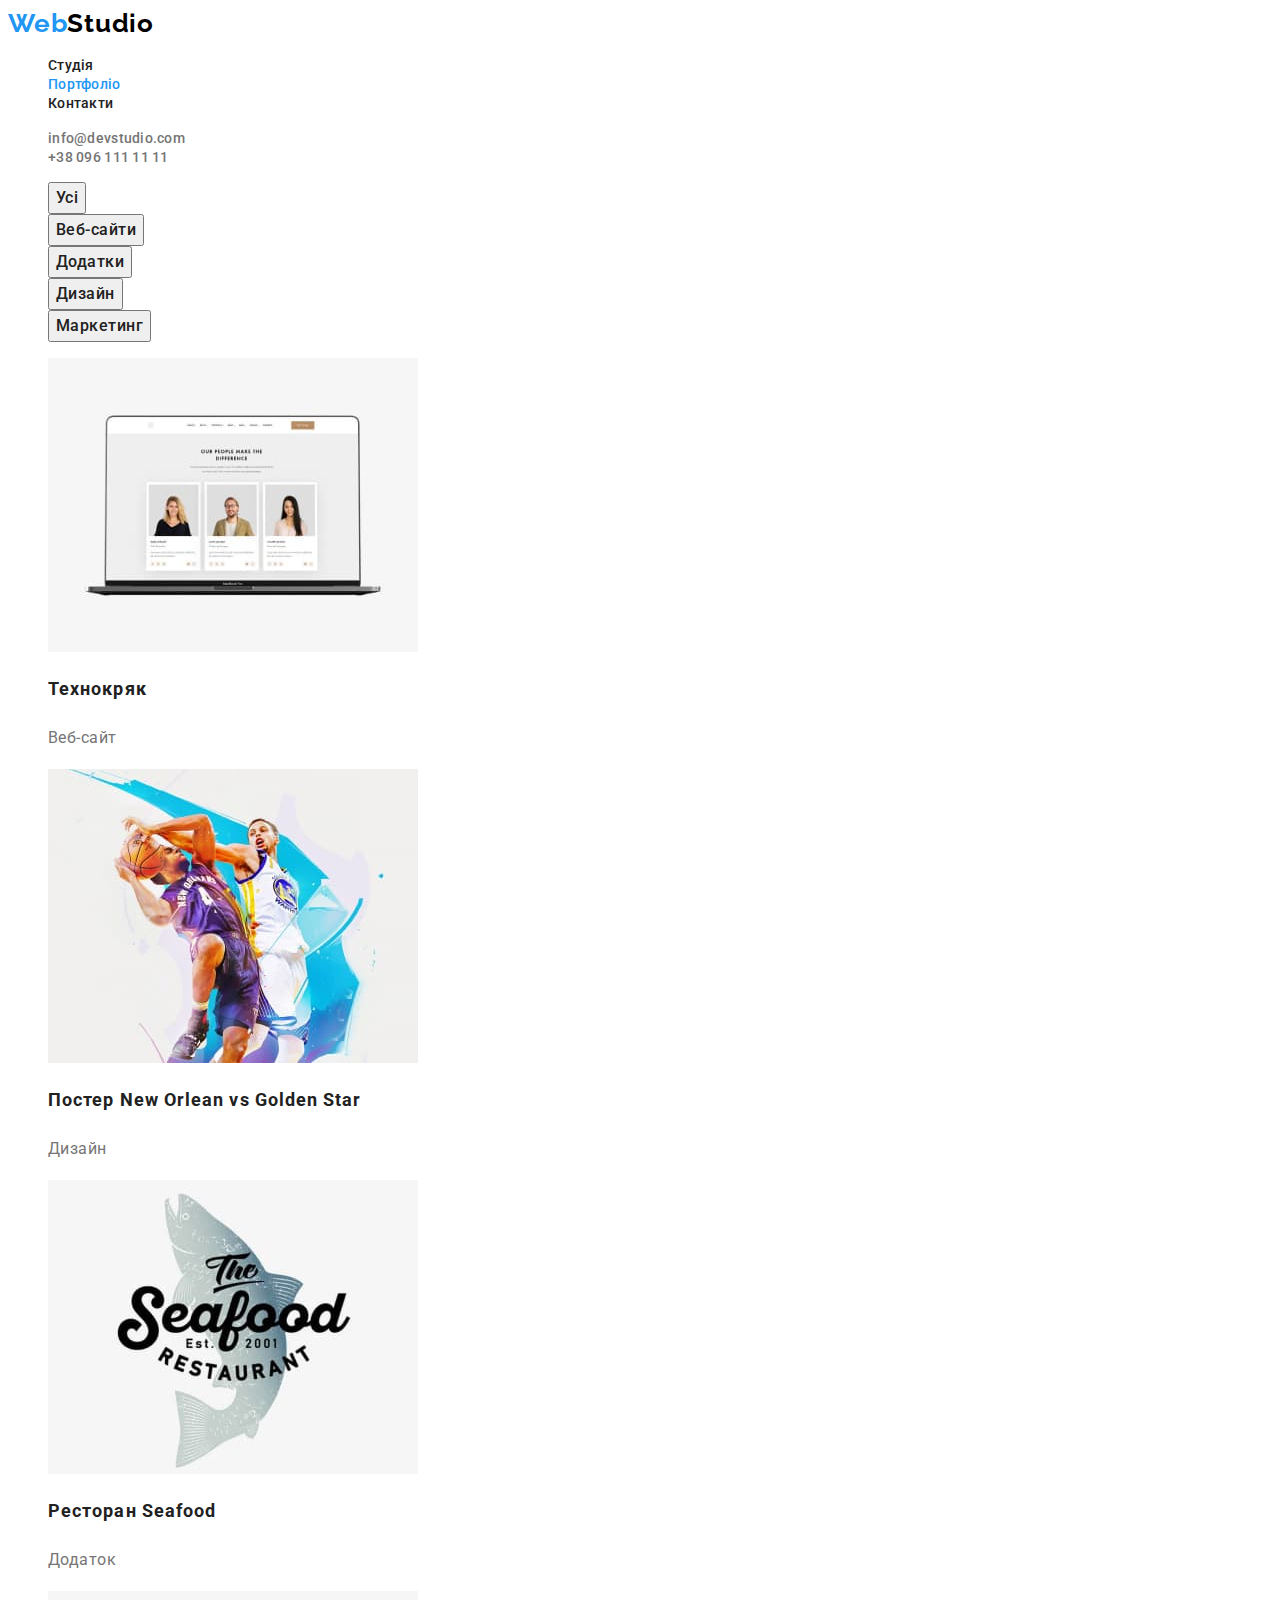
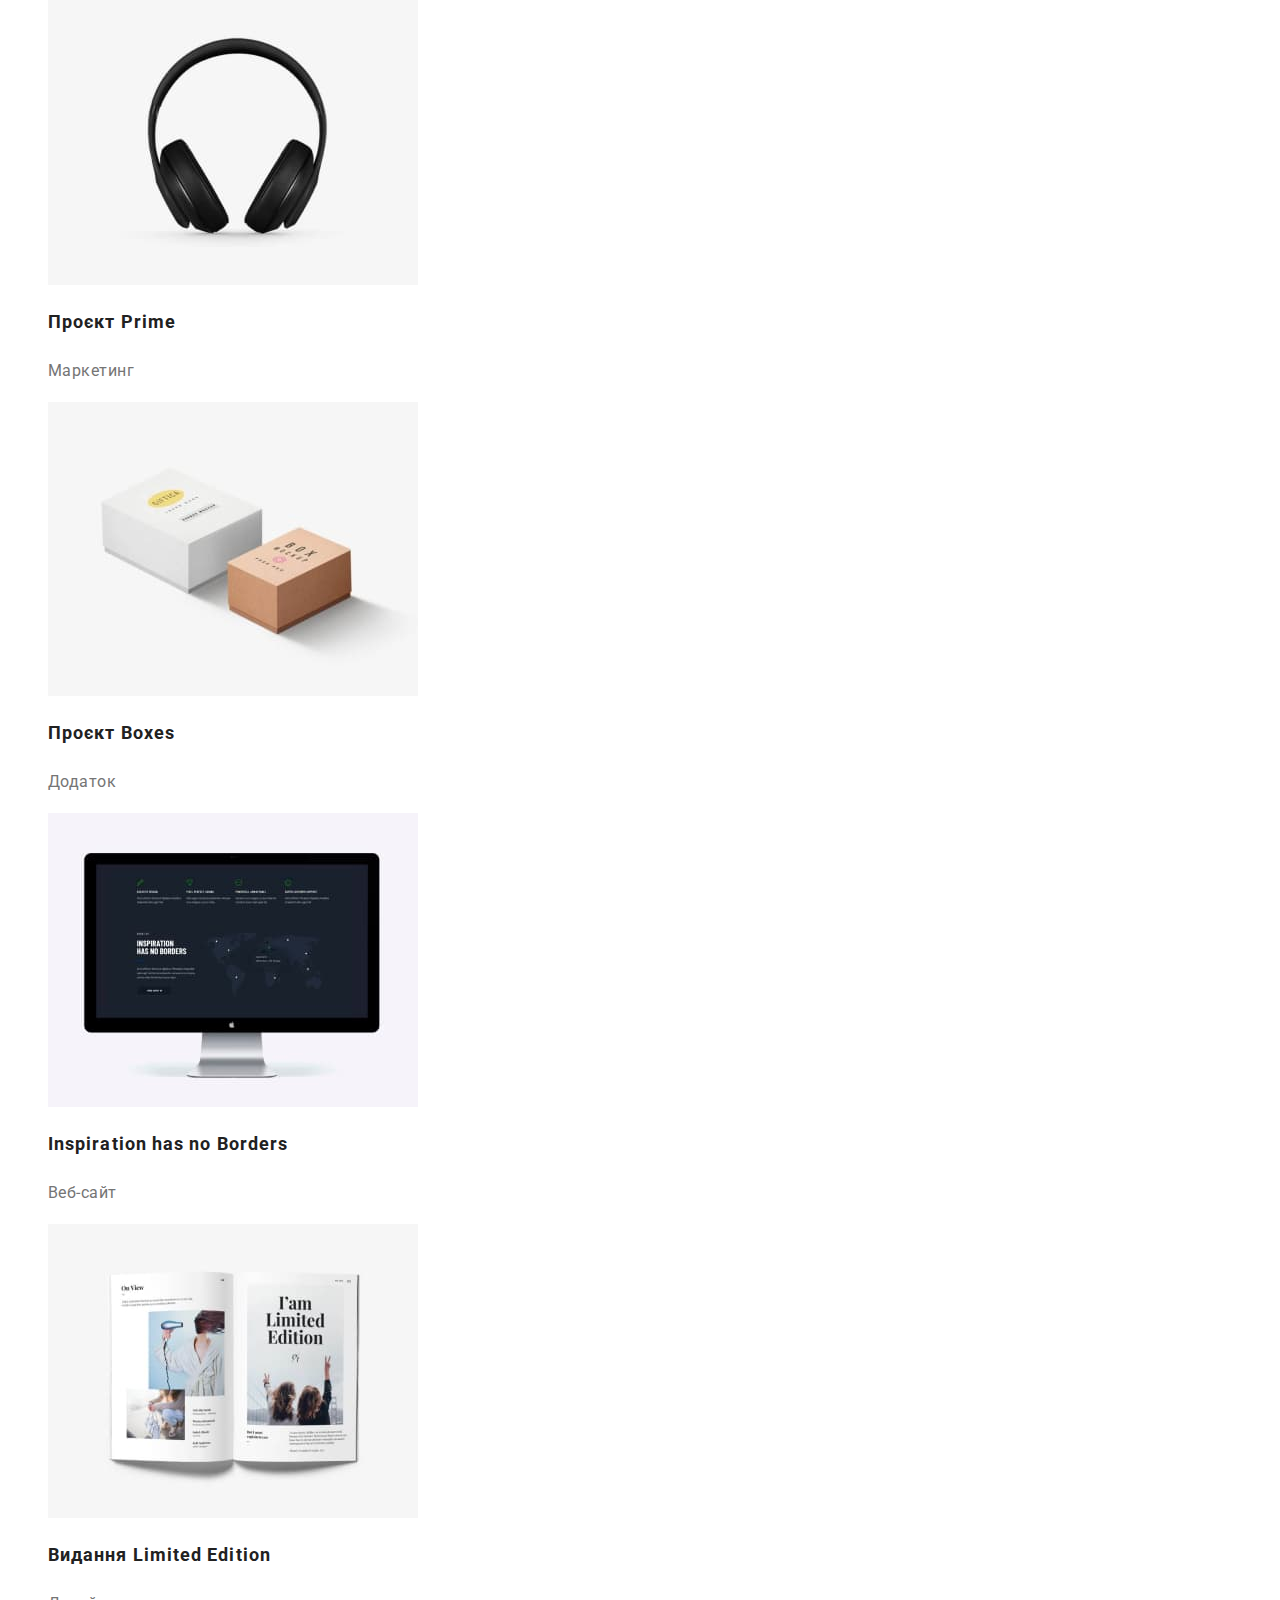
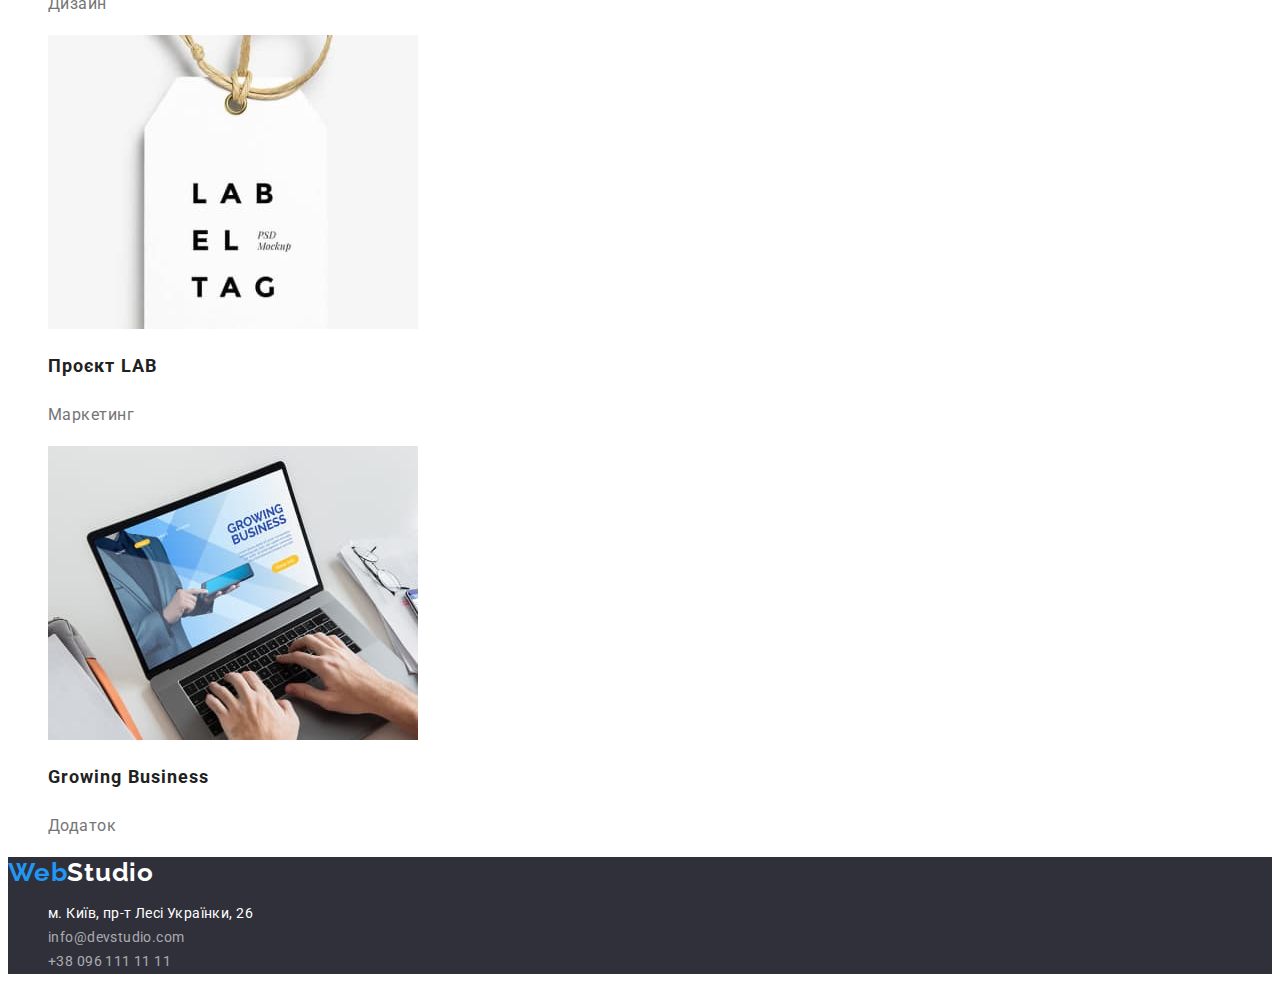
==== portfolio.html @ 35fc4517 "Initial commit" ====
<!DOCTYPE html>
<html lang="uk">
  <head>
    <meta charset="UTF-8" />
    <meta http-equiv="X-UA-Compatible" content="IE=edge" />
    <meta name="viewport" content="width=device-width, initial-scale=1.0" />
    <title>Портфоліо</title>
    <link rel="preconnect" href="https://fonts.googleapis.com" />
    <link rel="preconnect" href="https://fonts.gstatic.com" crossorigin />
    <link
      href="https://fonts.googleapis.com/css2?family=Raleway:wght@700&family=Roboto:wght@400;500;700;900&display=swap"
      rel="stylesheet"
    />
    <link rel="stylesheet" href="./css/styles.css" />
  </head>
  <body>
    <header class="header">
      <nav>
        <a href="./index.html" class="logo link"
          >Web<span class="header-logo">Studio</span>
        </a>
        <ul class="site-nav list">
          <li><a href="./index.html" class="link">Студія</a></li>
          <li><a href="./portfolio.html" class="link current">Портфоліо</a></li>
          <li><a href="#" class="link">Контакти</a></li>
        </ul>
      </nav>
      <ul class="site-nav list">
        <li>
          <a href="mailto:info@devstudio.com" class="link contact"
            >info@devstudio.com</a
          >
        </li>
        <li>
          <a href="tel:+380961111111" class="link contact">+38 096 111 11 11</a>
        </li>
      </ul>
    </header>
    <main>
      <h1 class="visually-hidden">Портфоліо</h1>
      <ul class="filters list">
        <li><button type="button" class="filter-button">Усі</button></li>
        <li><button type="button" class="filter-button">Веб-сайти</button></li>
        <li><button type="button" class="filter-button">Додатки</button></li>
        <li><button type="button" class="filter-button">Дизайн</button></li>
        <li><button type="button" class="filter-button">Маркетинг</button></li>
      </ul>
      <ul class="list">
        <li class="card">
          <img
            src="./imges/portfolio/portfolio_techno.jpg"
            alt="Фото людей"
            width="370"
          />
          <h2 class="card-title">Технокряк</h2>
          <p class="card-group">Веб-сайт</p>
        </li>
        <li class="card">
          <img
            src="./imges/portfolio/portfolio_poster.jpg"
            alt="Постер баскетбол"
            width="370"
          />
          <h2 class="card-title">
            Постер <span lang="en">New Orlean vs Golden Star</span>
          </h2>
          <p class="card-group">Дизайн</p>
        </li>
        <li class="card">
          <img
            src="./imges/portfolio/portfolio_seafood.jpg"
            alt="Реклама ресторана"
            width="370"
          />
          <h2 class="card-title">Ресторан <span lang="en">Seafood</span></h2>
          <p class="card-group">Додаток</p>
        </li>
        <li class="card">
          <img
            src="./imges/portfolio/portfolio_prime.jpg"
            alt="Навушники"
            width="370"
          />
          <h2 class="card-title">Проєкт <span lang="en">Prime</span></h2>
          <p class="card-group">Маркетинг</p>
        </li>
        <li class="card">
          <img
            src="./imges/portfolio/portfolio_boxes.jpg"
            alt="Коробки"
            width="370"
          />
          <h2 class="card-title">Проєкт <span lang="en">Boxes</span></h2>
          <p class="card-group">Додаток</p>
        </li>
        <li class="card">
          <img
            src="./imges/portfolio/portfolio_web.jpg"
            alt="Монітор"
            width="370"
          />
          <h2 lang="en" class="card-title">Inspiration has no Borders</h2>
          <p class="card-group">Веб-сайт</p>
        </li>
        <li class="card">
          <img
            src="./imges/portfolio/portfolio_magazine.jpg"
            alt="Журнал"
            width="370"
          />
          <h2 class="card-title">
            Видання <span lang="en">Limited Edition</span>
          </h2>
          <p class="card-group">Дизайн</p>
        </li>
        <li class="card">
          <img
            src="./imges/portfolio/portfolio_lab.jpg"
            alt="Бірка"
            width="370"
          />
          <h2 class="card-title">Проєкт <span lang="en">LAB</span></h2>
          <p class="card-group">Маркетинг</p>
        </li>
        <li class="card">
          <img
            src="./imges/portfolio/portfolio_addition.jpg"
            alt="Людина друкує на ноутбуці"
            width="370"
          />
          <h2 lang="en" class="card-title">Growing Business</h2>
          <p class="card-group">Додаток</p>
        </li>
      </ul>
    </main>
    <footer class="footer">
      <a href="./index.html" class="logo link"
        >Web<span class="footer-logo">Studio</span>
      </a>
      <address class="address">
        <ul class="list">
          <li>
            <a
              href="https://goo.gl/maps/w4y6q6hP8srMPXTD6"
              target="_blank"
              rel="noopener noreferrer nofollow"
              class="location"
              >м. Київ, пр-т Лесі Українки, 26</a
            >
          </li>
          <li>
            <a href="mailto:info@devstudio.com" class="link"
              >info@devstudio.com</a
            >
          </li>
          <li>
            <a href="tel:+380961111111" class="link">+38 096 111 11 11</a>
          </li>
        </ul>
      </address>
    </footer>
  </body>
</html>
---- css/styles.css ----
/* колір заголовків #212121 */
/* другорядний колір тексту #757575*/
/* Білий #FFFFFF */
/* акцент #2196F3 */
/* лого чорний #000000 */
/* основний колір фона  #F5F5F5; */
/* колір шапки  #FFFFFF*/
/* другорядний колір фона  #F5F4FA; */
/*  */
:root {
  --title-text-color: #212121;
  --text-color: #757575;
  --accent-color: #2196f3;
  --primary-background-color: #f5f5f5;
  --secondary-background-color: #f5f4fa;
  --hero-background-color: #2f303a;
  --header-background-color: #ffffff;
  --white-color: #ffffff;
  --black-color: #000000;
  --button-activ-background-color: #188ce8;
  --address-color: rgba(255, 255, 255, 0.6);
}
body {
  font-family: "Roboto", sans-serif;
  color: var(--title-text-color);
}
.list {
  list-style: none;
}
/* Header */
.header {
  background-color: var(--header-background-color);
}
/* Лого */

.logo {
  font-family: "Raleway";
  font-weight: 700;
  font-size: 26px;
  line-height: 1.19;
  color: var(--accent-color);
  letter-spacing: 0.03em;
}
.header-logo {
  color: var(--black-color);
}
.footer-logo {
  color: var(--white-color);
  text-decoration: none;
}
/* Site nav */
.link {
  text-decoration: none;
}
.site-nav .link {
  font-weight: 500;
  font-size: 14px;
  line-height: 1.15;
  letter-spacing: 0.02em;
  color: var(--title-text-color);
}
.site-nav .contact {
  color: var(--text-color);
}

.site-nav .link:hover,
.site-nav .link:focus {
  color: var(--accent-color);
}
.site-nav .link.current {
  color: var(--accent-color);
}

/* Hero */

.hero {
  background-color: var(--hero-background-color);
}
.hero-title {
  font-weight: 900;
  font-size: 44px;
  line-height: 1.36;
  text-align: center;
  letter-spacing: 0.06em;
  text-transform: uppercase;
  color: var(--white-color);
}
.button {
  font-family: inherit;
  color: var(--white-color);
  background-color: var(--accent-color);
  font-weight: 700;
  font-size: 16px;
  line-height: 1.88;
  letter-spacing: 0.06em;
}
.button:hover,
.button:focus {
  background-color: var(--button-activ-background-color);
}
/* Section */

.section-title {
  font-weight: 700;
  font-size: 36px;
  line-height: 1.17;
  text-align: center;
  letter-spacing: 0.03em;
  color: var(--title-text-color);
}
.card {
  background-color: var(--white-color);
}
.team {
  background-color: var(--secondary-background-color);
  text-align: center;
  letter-spacing: 0.03em;
}
.team .name {
  font-weight: 500;
  font-size: 16px;
  line-height: 1.19;
  text-align: center;
  letter-spacing: 0.03em;
  color: var(--title-text-color);
}
.team .job {
  line-height: 1.19;
  text-align: center;
  letter-spacing: 0.03em;
  color: var(--text-color);
}

/* Features */

.features .title {
  font-weight: 700;
  font-size: 14px;
  line-height: 1.14;
  letter-spacing: 0.03em;
  text-transform: uppercase;
  color: var(--title-text-color);
}
.features .text {
  font-size: 14px;
  line-height: 1.71;
  letter-spacing: 0.03em;
  color: var(--text-color);
}
.visually-hidden {
  position: absolute;
  white-space: nowrap;
  width: 1px;
  height: 1px;
  overflow: hidden;
  border: 0;
  padding: 0;
  clip: rect(0 0 0 0);
  clip-path: inset(50%);
  margin: -1px;
}
/* Footer */
.footer {
  background-color: var(--hero-background-color);
}
.address {
  font-style: normal;
  font-size: 14px;
  line-height: 1.71;
  letter-spacing: 0.03em;
}
.address .location {
  color: var(--white-color);
  text-decoration: none;
}
.address .link {
  color: var(--address-color);
  text-decoration: none;
}
.address .link:hover,
.address .link:focus,
.address .location:hover,
.address .location:focus {
  color: var(--accent-color);
}

/* Портфоліо */
.filter-button {
  font-family: inherit;
  font-weight: 500;
  font-size: 16px;
  line-height: 1.63;
  text-align: center;
  letter-spacing: 0.03em;
  color: var(--title-text-color);
}
.filter-button:hover,
.filter-button:focus {
  color: var(--white-color);
  background-color: var(--accent-color);
}
.card-title {
  font-weight: 700;
  font-size: 18px;
  line-height: 2;
  letter-spacing: 0.06em;
  color: var(--title-text-color);
}
.card-group {
  line-height: 1.88;
  letter-spacing: 0.03em;
  color: var(--text-color);
}
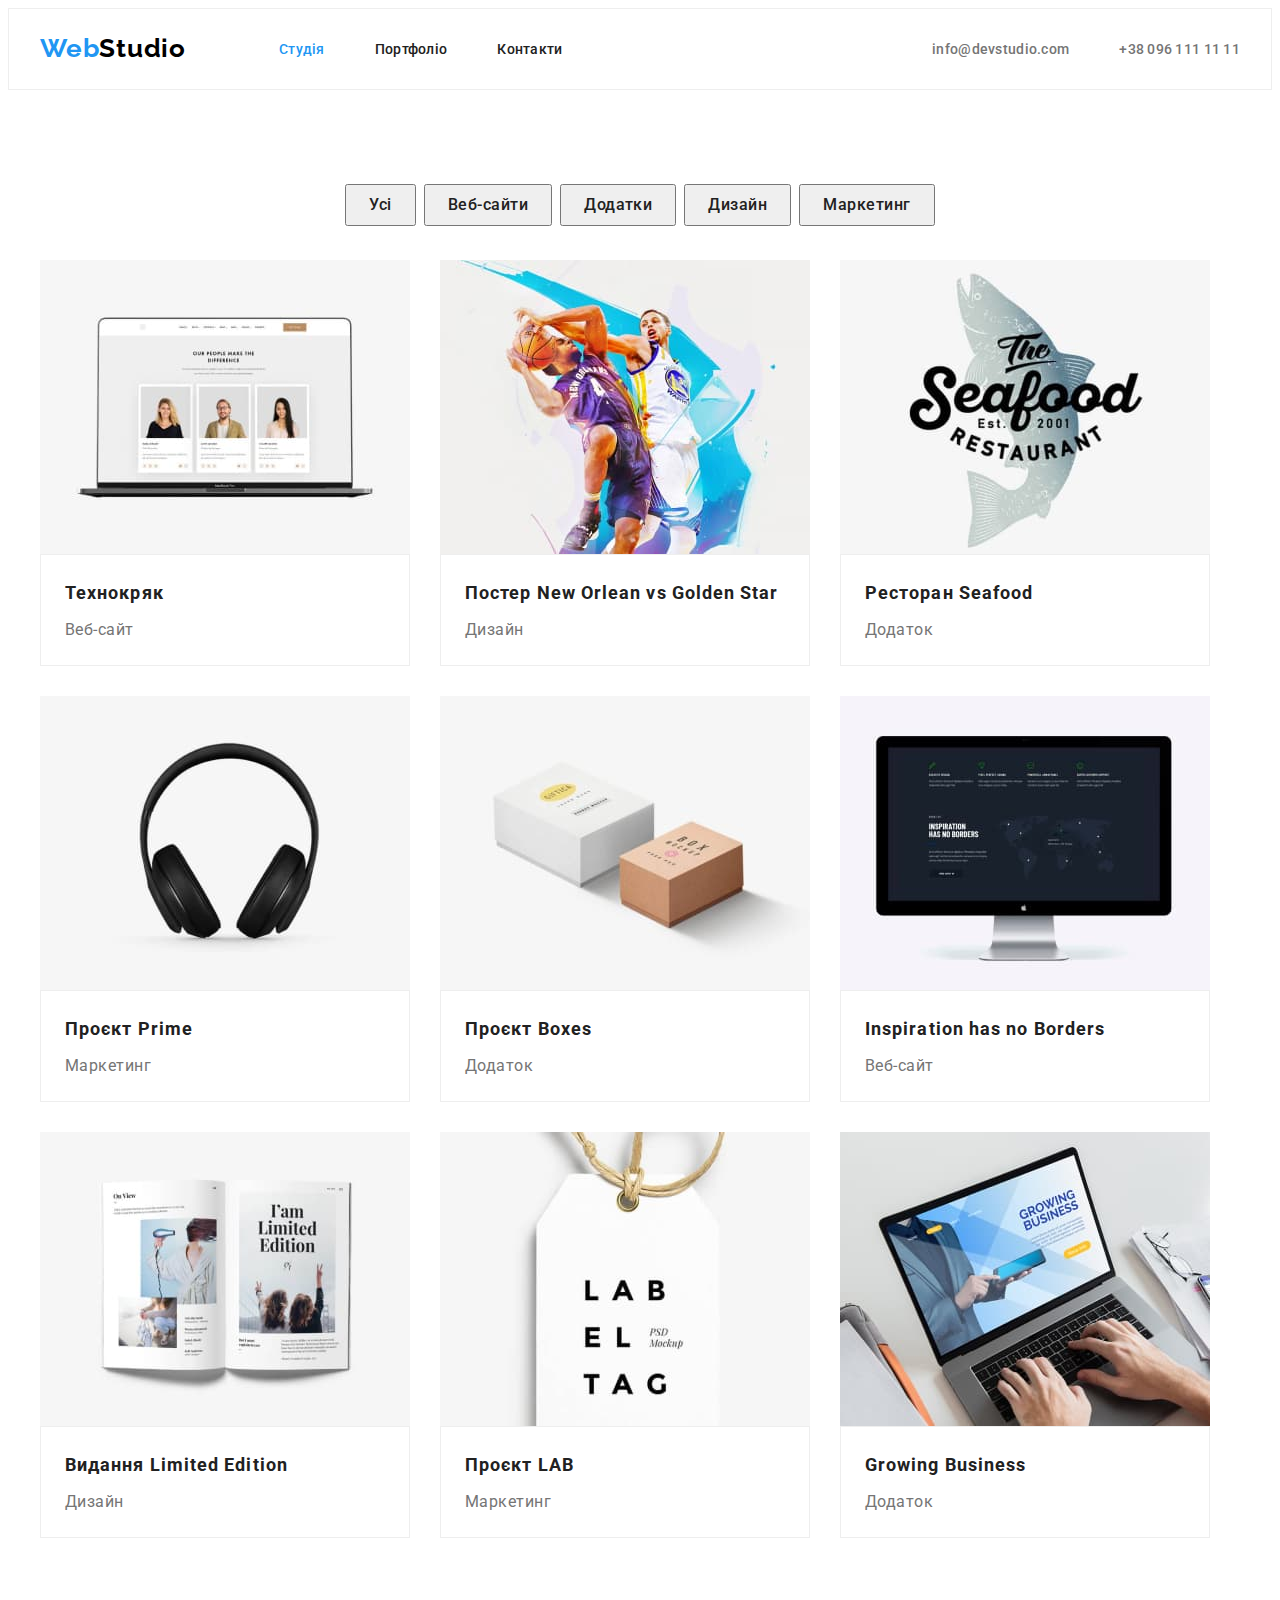
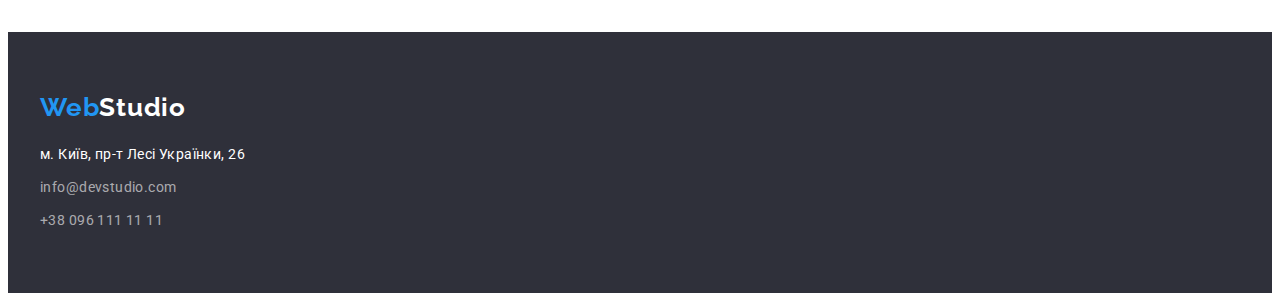
==== commit 847914b7: "added paddings, margin, flex" ====
--- a/portfolio.html
+++ b/portfolio.html
@@ -11,153 +11,194 @@
       href="https://fonts.googleapis.com/css2?family=Raleway:wght@700&family=Roboto:wght@400;500;700;900&display=swap"
       rel="stylesheet"
     />
+    <link
+      rel="stylesheet"
+      href="https://cdnjs.cloudflare.com/ajax/libs/modern-normalize/1.1.0/modern-normalize.min.css"
+      integrity="sha512-wpPYUAdjBVSE4KJnH1VR1HeZfpl1ub8YT/NKx4PuQ5NmX2tKuGu6U/JRp5y+Y8XG2tV+wKQpNHVUX03MfMFn9Q=="
+      crossorigin="anonymous"
+      referrerpolicy="no-referrer"
+    />
     <link rel="stylesheet" href="./css/styles.css" />
   </head>
   <body>
     <header class="header">
-      <nav>
-        <a href="./index.html" class="logo link"
-          >Web<span class="header-logo">Studio</span>
-        </a>
-        <ul class="site-nav list">
-          <li><a href="./index.html" class="link">Студія</a></li>
-          <li><a href="./portfolio.html" class="link current">Портфоліо</a></li>
-          <li><a href="#" class="link">Контакти</a></li>
+      <div class="container">
+        <div class="header-nav-list">
+          <nav class="header-nav">
+            <a href="./index.html" class="logo link"
+              >Web<span class="header-logo">Studio</span>
+            </a>
+            <ul class="site-nav list">
+              <li><a href="./index.html" class="link current">Студія</a></li>
+              <li><a href="./portfolio.html" class="link">Портфоліо</a></li>
+              <li><a href="#" class="link">Контакти</a></li>
+            </ul>
+          </nav>
+          <ul class="site-nav list">
+            <li>
+              <a href="mailto:info@devstudio.com" class="link contact"
+                >info@devstudio.com</a
+              >
+            </li>
+            <li>
+              <a href="tel:+380961111111" class="link contact"
+                >+38 096 111 11 11</a
+              >
+            </li>
+          </ul>
+        </div>
+      </div>
+    </header>
+    <main class="section portfolio">
+      <div class="container">
+        <h1 class="visually-hidden">Портфоліо</h1>
+        <ul class="filters list">
+          <li><button type="button" class="filter-button">Усі</button></li>
+          <li>
+            <button type="button" class="filter-button">Веб-сайти</button>
+          </li>
+          <li><button type="button" class="filter-button">Додатки</button></li>
+          <li><button type="button" class="filter-button">Дизайн</button></li>
+          <li>
+            <button type="button" class="filter-button">Маркетинг</button>
+          </li>
         </ul>
-      </nav>
-      <ul class="site-nav list">
-        <li>
-          <a href="mailto:info@devstudio.com" class="link contact"
-            >info@devstudio.com</a
-          >
-        </li>
-        <li>
-          <a href="tel:+380961111111" class="link contact">+38 096 111 11 11</a>
-        </li>
-      </ul>
-    </header>
-    <main>
-      <h1 class="visually-hidden">Портфоліо</h1>
-      <ul class="filters list">
-        <li><button type="button" class="filter-button">Усі</button></li>
-        <li><button type="button" class="filter-button">Веб-сайти</button></li>
-        <li><button type="button" class="filter-button">Додатки</button></li>
-        <li><button type="button" class="filter-button">Дизайн</button></li>
-        <li><button type="button" class="filter-button">Маркетинг</button></li>
-      </ul>
-      <ul class="list">
-        <li class="card">
-          <img
-            src="./imges/portfolio/portfolio_techno.jpg"
-            alt="Фото людей"
-            width="370"
-          />
-          <h2 class="card-title">Технокряк</h2>
-          <p class="card-group">Веб-сайт</p>
-        </li>
-        <li class="card">
-          <img
-            src="./imges/portfolio/portfolio_poster.jpg"
-            alt="Постер баскетбол"
-            width="370"
-          />
-          <h2 class="card-title">
-            Постер <span lang="en">New Orlean vs Golden Star</span>
-          </h2>
-          <p class="card-group">Дизайн</p>
-        </li>
-        <li class="card">
-          <img
-            src="./imges/portfolio/portfolio_seafood.jpg"
-            alt="Реклама ресторана"
-            width="370"
-          />
-          <h2 class="card-title">Ресторан <span lang="en">Seafood</span></h2>
-          <p class="card-group">Додаток</p>
-        </li>
-        <li class="card">
-          <img
-            src="./imges/portfolio/portfolio_prime.jpg"
-            alt="Навушники"
-            width="370"
-          />
-          <h2 class="card-title">Проєкт <span lang="en">Prime</span></h2>
-          <p class="card-group">Маркетинг</p>
-        </li>
-        <li class="card">
-          <img
-            src="./imges/portfolio/portfolio_boxes.jpg"
-            alt="Коробки"
-            width="370"
-          />
-          <h2 class="card-title">Проєкт <span lang="en">Boxes</span></h2>
-          <p class="card-group">Додаток</p>
-        </li>
-        <li class="card">
-          <img
-            src="./imges/portfolio/portfolio_web.jpg"
-            alt="Монітор"
-            width="370"
-          />
-          <h2 lang="en" class="card-title">Inspiration has no Borders</h2>
-          <p class="card-group">Веб-сайт</p>
-        </li>
-        <li class="card">
-          <img
-            src="./imges/portfolio/portfolio_magazine.jpg"
-            alt="Журнал"
-            width="370"
-          />
-          <h2 class="card-title">
-            Видання <span lang="en">Limited Edition</span>
-          </h2>
-          <p class="card-group">Дизайн</p>
-        </li>
-        <li class="card">
-          <img
-            src="./imges/portfolio/portfolio_lab.jpg"
-            alt="Бірка"
-            width="370"
-          />
-          <h2 class="card-title">Проєкт <span lang="en">LAB</span></h2>
-          <p class="card-group">Маркетинг</p>
-        </li>
-        <li class="card">
-          <img
-            src="./imges/portfolio/portfolio_addition.jpg"
-            alt="Людина друкує на ноутбуці"
-            width="370"
-          />
-          <h2 lang="en" class="card-title">Growing Business</h2>
-          <p class="card-group">Додаток</p>
-        </li>
-      </ul>
+        <ul class="portfolio-list list">
+          <li class="card">
+            <img
+              src="./imges/portfolio/portfolio_techno.jpg"
+              alt="Фото людей"
+              width="370"
+            />
+            <div class="card-about">
+              <h2 class="card-title">Технокряк</h2>
+              <p class="card-group">Веб-сайт</p>
+            </div>
+          </li>
+          <li class="card">
+            <img
+              src="./imges/portfolio/portfolio_poster.jpg"
+              alt="Постер баскетбол"
+              width="370"
+            />
+            <div class="card-about">
+              <h2 class="card-title">
+                Постер <span lang="en">New Orlean vs Golden Star</span>
+              </h2>
+              <p class="card-group">Дизайн</p>
+            </div>
+          </li>
+          <li class="card">
+            <img
+              src="./imges/portfolio/portfolio_seafood.jpg"
+              alt="Реклама ресторана"
+              width="370"
+            />
+            <div class="card-about">
+              <h2 class="card-title">
+                Ресторан <span lang="en">Seafood</span>
+              </h2>
+              <p class="card-group">Додаток</p>
+            </div>
+          </li>
+          <li class="card">
+            <img
+              src="./imges/portfolio/portfolio_prime.jpg"
+              alt="Навушники"
+              width="370"
+            />
+            <div class="card-about">
+              <h2 class="card-title">Проєкт <span lang="en">Prime</span></h2>
+              <p class="card-group">Маркетинг</p>
+            </div>
+          </li>
+          <li class="card">
+            <img
+              src="./imges/portfolio/portfolio_boxes.jpg"
+              alt="Коробки"
+              width="370"
+            />
+            <div class="card-about">
+              <h2 class="card-title">Проєкт <span lang="en">Boxes</span></h2>
+              <p class="card-group">Додаток</p>
+            </div>
+          </li>
+          <li class="card">
+            <img
+              src="./imges/portfolio/portfolio_web.jpg"
+              alt="Монітор"
+              width="370"
+            />
+            <div class="card-about">
+              <h2 lang="en" class="card-title">Inspiration has no Borders</h2>
+              <p class="card-group">Веб-сайт</p>
+            </div>
+          </li>
+          <li class="card">
+            <img
+              src="./imges/portfolio/portfolio_magazine.jpg"
+              alt="Журнал"
+              width="370"
+            />
+            <div class="card-about">
+              <h2 class="card-title">
+                Видання <span lang="en">Limited Edition</span>
+              </h2>
+              <p class="card-group">Дизайн</p>
+            </div>
+          </li>
+          <li class="card">
+            <img
+              src="./imges/portfolio/portfolio_lab.jpg"
+              alt="Бірка"
+              width="370"
+            />
+            <div class="card-about">
+              <h2 class="card-title">Проєкт <span lang="en">LAB</span></h2>
+              <p class="card-group">Маркетинг</p>
+            </div>
+          </li>
+          <li class="card">
+            <img
+              src="./imges/portfolio/portfolio_addition.jpg"
+              alt="Людина друкує на ноутбуці"
+              width="370"
+            />
+            <div class="card-about">
+              <h2 lang="en" class="card-title">Growing Business</h2>
+              <p class="card-group">Додаток</p>
+            </div>
+          </li>
+        </ul>
+      </div>
     </main>
     <footer class="footer">
-      <a href="./index.html" class="logo link"
-        >Web<span class="footer-logo">Studio</span>
-      </a>
-      <address class="address">
-        <ul class="list">
-          <li>
-            <a
-              href="https://goo.gl/maps/w4y6q6hP8srMPXTD6"
-              target="_blank"
-              rel="noopener noreferrer nofollow"
-              class="location"
-              >м. Київ, пр-т Лесі Українки, 26</a
-            >
-          </li>
-          <li>
-            <a href="mailto:info@devstudio.com" class="link"
-              >info@devstudio.com</a
-            >
-          </li>
-          <li>
-            <a href="tel:+380961111111" class="link">+38 096 111 11 11</a>
-          </li>
-        </ul>
-      </address>
+      <div class="container">
+        <a href="./index.html" class="logo link"
+          >Web<span class="footer-logo">Studio</span>
+        </a>
+        <address class="address">
+          <ul class="list">
+            <li>
+              <a
+                href="https://goo.gl/maps/w4y6q6hP8srMPXTD6"
+                target="_blank"
+                rel="noopener noreferrer nofollow"
+                class="location"
+                >м. Київ, пр-т Лесі Українки, 26</a
+              >
+            </li>
+            <li>
+              <a href="mailto:info@devstudio.com" class="link"
+                >info@devstudio.com</a
+              >
+            </li>
+            <li>
+              <a href="tel:+380961111111" class="link">+38 096 111 11 11</a>
+            </li>
+          </ul>
+        </address>
+      </div>
     </footer>
   </body>
 </html>
--- a/css/styles.css
+++ b/css/styles.css
@@ -19,17 +19,55 @@
   --black-color: #000000;
   --button-activ-background-color: #188ce8;
   --address-color: rgba(255, 255, 255, 0.6);
-}
+  --border-color: #eeeeee;
+}
+
+p,
+h1,
+h2,
+h3,
+h4,
+h5,
+h6 {
+  margin: 0;
+}
+ul,
+ol {
+  margin: 0;
+  padding-left: 0;
+}
+button {
+  cursor: pointer;
+}
+address {
+  font-style: normal;
+}
+img {
+  display: block;
+  max-width: 100%;
+  height: auto;
+}
+
 body {
   font-family: "Roboto", sans-serif;
   color: var(--title-text-color);
 }
 .list {
   list-style: none;
+}
+.container {
+  width: 1200px;
+  padding-left: 15px;
+  padding-right: 15px;
+  margin: 0 auto;
+  /* outline: 2px solid red; */
 }
 /* Header */
 .header {
   background-color: var(--header-background-color);
+  padding-top: 24px;
+  padding-bottom: 25px;
+  border: 1px solid var(--border-color);
 }
 /* Лого */
 
@@ -40,6 +78,7 @@
   line-height: 1.19;
   color: var(--accent-color);
   letter-spacing: 0.03em;
+  margin-right: 93px;
 }
 .header-logo {
   color: var(--black-color);
@@ -62,7 +101,6 @@
 .site-nav .contact {
   color: var(--text-color);
 }
-
 .site-nav .link:hover,
 .site-nav .link:focus {
   color: var(--accent-color);
@@ -70,11 +108,26 @@
 .site-nav .link.current {
   color: var(--accent-color);
 }
+.site-nav {
+  display: flex;
+  align-items: center;
+  gap: 50px;
+}
+.header-nav {
+  display: flex;
+  align-items: center;
+}
+.header-nav-list {
+  display: flex;
+  justify-content: space-between;
+}
 
 /* Hero */
 
 .hero {
   background-color: var(--hero-background-color);
+  padding-top: 200px;
+  padding-bottom: 200px;
 }
 .hero-title {
   font-weight: 900;
@@ -84,6 +137,8 @@
   letter-spacing: 0.06em;
   text-transform: uppercase;
   color: var(--white-color);
+  width: 696px;
+  margin: 0 auto;
 }
 .button {
   font-family: inherit;
@@ -93,6 +148,11 @@
   font-size: 16px;
   line-height: 1.88;
   letter-spacing: 0.06em;
+  min-width: 216px;
+  height: 50px;
+  margin: 0 auto;
+  display: block;
+  margin-top: 30px;
 }
 .button:hover,
 .button:focus {
@@ -100,6 +160,10 @@
 }
 /* Section */
 
+.section {
+  padding-bottom: 94px;
+}
+
 .section-title {
   font-weight: 700;
   font-size: 36px;
@@ -107,8 +171,9 @@
   text-align: center;
   letter-spacing: 0.03em;
   color: var(--title-text-color);
-}
-.card {
+  margin-bottom: 50px;
+}
+.card-team {
   background-color: var(--white-color);
 }
 .team {
@@ -123,6 +188,7 @@
   text-align: center;
   letter-spacing: 0.03em;
   color: var(--title-text-color);
+  margin-bottom: 10px;
 }
 .team .job {
   line-height: 1.19;
@@ -131,7 +197,17 @@
   color: var(--text-color);
 }
 
+.team-about {
+  padding: 30px 0;
+  /* outline: 2px solid red; */
+}
+
 /* Features */
+
+.section .features,
+.portfolio {
+  padding-top: 94px;
+}
 
 .features .title {
   font-weight: 700;
@@ -140,6 +216,7 @@
   letter-spacing: 0.03em;
   text-transform: uppercase;
   color: var(--title-text-color);
+  margin-bottom: 10px;
 }
 .features .text {
   font-size: 14px;
@@ -159,10 +236,28 @@
   clip-path: inset(50%);
   margin: -1px;
 }
+.features {
+  display: flex;
+  gap: 30px;
+}
+
+/* activity */
+
+.activity,
+.team-card {
+  display: flex;
+  gap: 30px;
+}
+.activity-item {
+  width: calc((100%-60px) / 3);
+}
 /* Footer */
 .footer {
   background-color: var(--hero-background-color);
-}
+  padding-top: 60px;
+  padding-bottom: 60px;
+}
+
 .address {
   font-style: normal;
   font-size: 14px;
@@ -176,6 +271,8 @@
 .address .link {
   color: var(--address-color);
   text-decoration: none;
+  display: inline-block;
+  margin-top: 9px;
 }
 .address .link:hover,
 .address .link:focus,
@@ -183,7 +280,9 @@
 .address .location:focus {
   color: var(--accent-color);
 }
-
+.address .list {
+  margin-top: 20px;
+}
 /* Портфоліо */
 .filter-button {
   font-family: inherit;
@@ -193,11 +292,22 @@
   text-align: center;
   letter-spacing: 0.03em;
   color: var(--title-text-color);
+  padding: 6px 22px;
 }
 .filter-button:hover,
 .filter-button:focus {
   color: var(--white-color);
   background-color: var(--accent-color);
+}
+.filters {
+  padding-bottom: 34px;
+  display: flex;
+  align-items: center;
+  justify-content: center;
+  gap: 8px;
+}
+.card {
+  width: calc((100 %-60px) / 3);
 }
 .card-title {
   font-weight: 700;
@@ -205,9 +315,21 @@
   line-height: 2;
   letter-spacing: 0.06em;
   color: var(--title-text-color);
+  margin-bottom: 4px;
 }
 .card-group {
   line-height: 1.88;
   letter-spacing: 0.03em;
   color: var(--text-color);
 }
+.card-about {
+  /* outline: 2px solid red; */
+  border: 1px solid var(--border-color);
+  padding: 20px 24px;
+}
+.portfolio-list {
+  display: flex;
+  flex-wrap: wrap;
+
+  gap: 30px;
+}
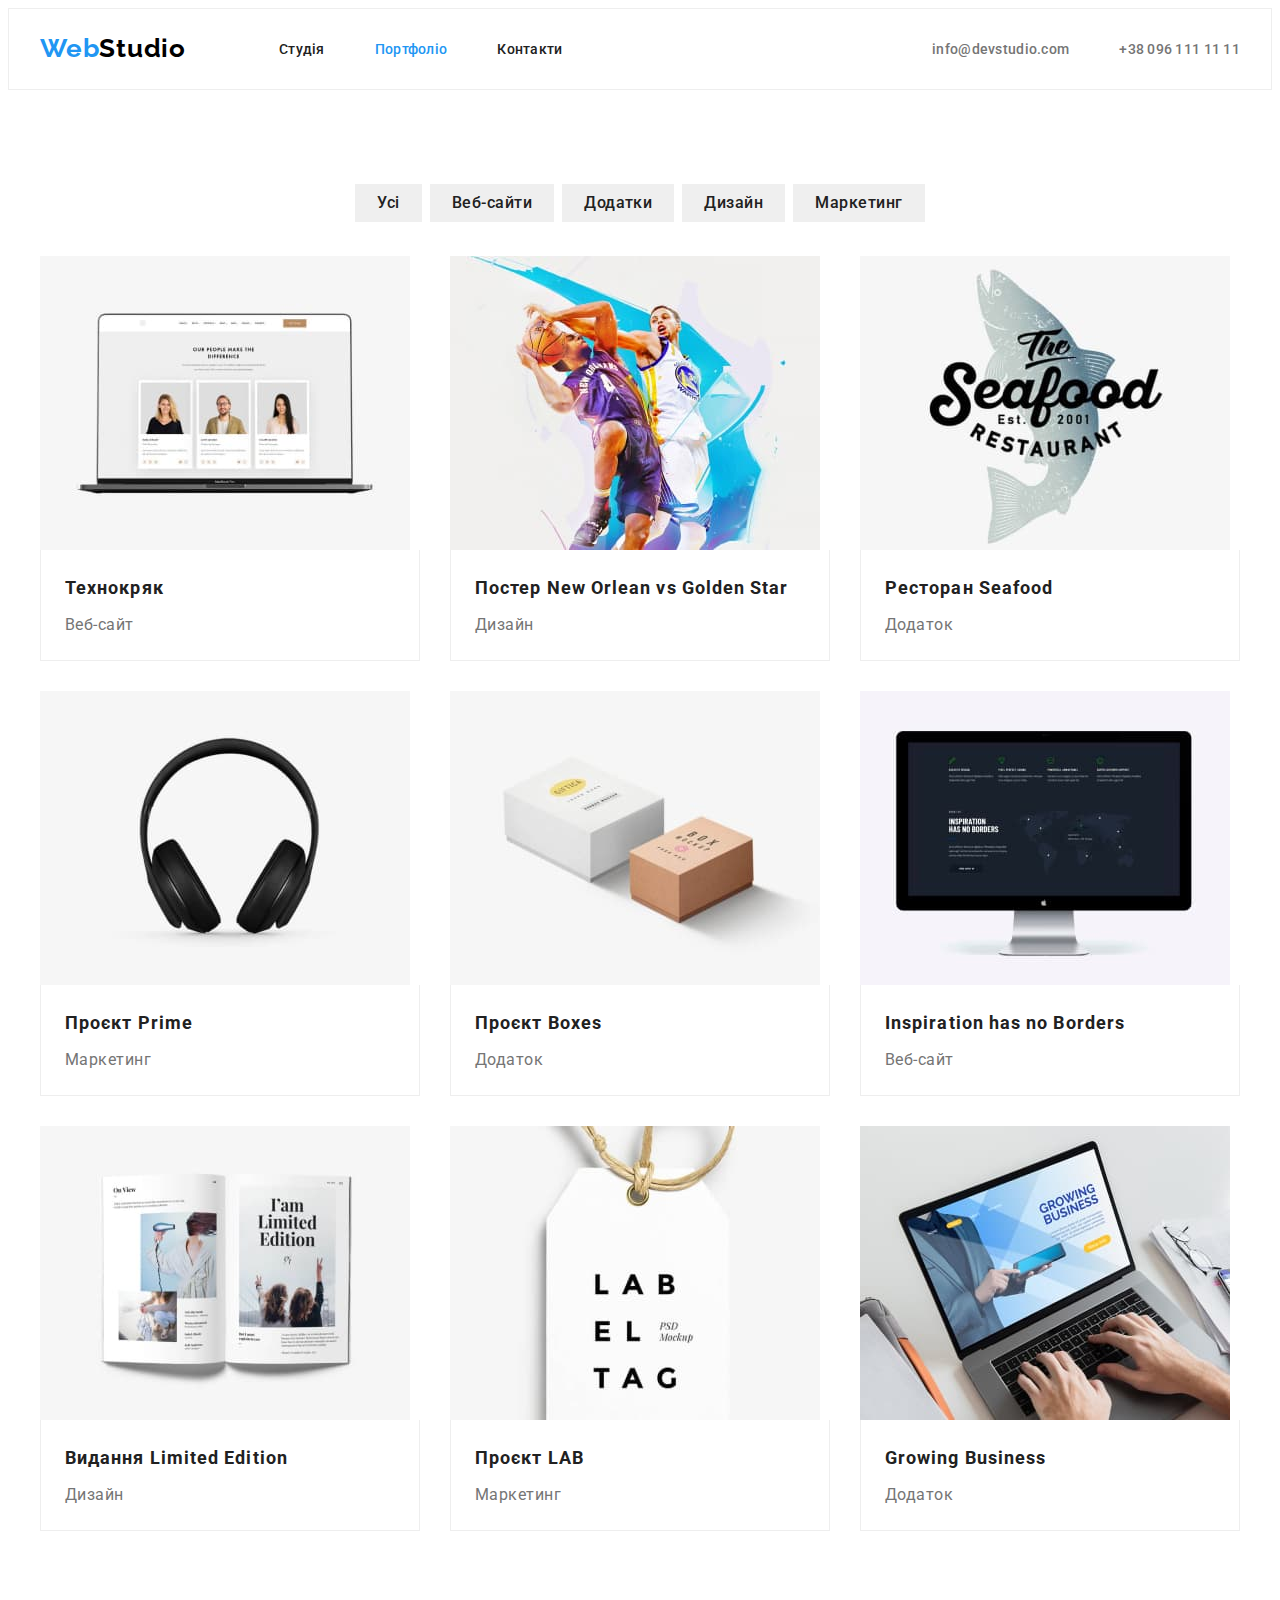
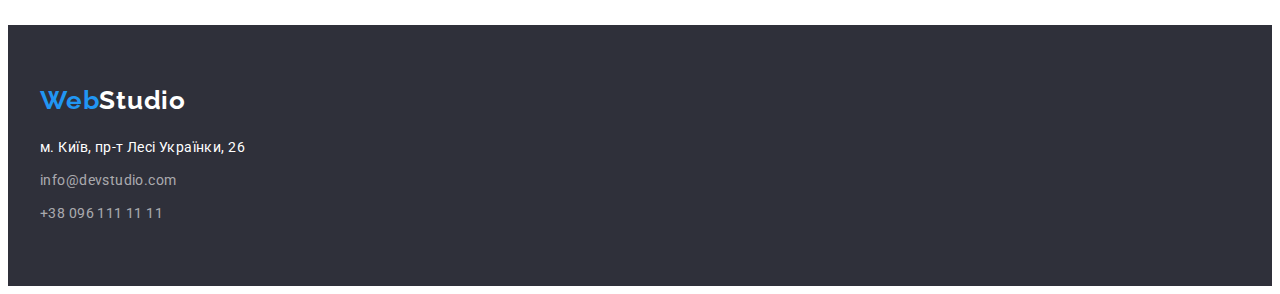
==== commit 07f70323: "Доопрацьовано згідно з рекомендаціями ментора" ====
--- a/portfolio.html
+++ b/portfolio.html
@@ -22,155 +22,159 @@
   </head>
   <body>
     <header class="header">
-      <div class="container">
-        <div class="header-nav-list">
-          <nav class="header-nav">
-            <a href="./index.html" class="logo link"
-              >Web<span class="header-logo">Studio</span>
-            </a>
-            <ul class="site-nav list">
-              <li><a href="./index.html" class="link current">Студія</a></li>
-              <li><a href="./portfolio.html" class="link">Портфоліо</a></li>
-              <li><a href="#" class="link">Контакти</a></li>
-            </ul>
-          </nav>
+      <div class="container header-nav-list">
+        <nav class="header-nav">
+          <a href="./index.html" class="logo link"
+            >Web<span class="header-logo">Studio</span>
+          </a>
           <ul class="site-nav list">
-            <li>
-              <a href="mailto:info@devstudio.com" class="link contact"
-                >info@devstudio.com</a
-              >
-            </li>
-            <li>
-              <a href="tel:+380961111111" class="link contact"
-                >+38 096 111 11 11</a
-              >
-            </li>
-          </ul>
-        </div>
-      </div>
-    </header>
-    <main class="section portfolio">
-      <div class="container">
-        <h1 class="visually-hidden">Портфоліо</h1>
-        <ul class="filters list">
-          <li><button type="button" class="filter-button">Усі</button></li>
+            <li><a href="./index.html" class="link">Студія</a></li>
+            <li>
+              <a href="./portfolio.html" class="link current">Портфоліо</a>
+            </li>
+            <li><a href="#" class="link">Контакти</a></li>
+          </ul>
+        </nav>
+        <ul class="site-nav list">
           <li>
-            <button type="button" class="filter-button">Веб-сайти</button>
+            <a href="mailto:info@devstudio.com" class="link contact"
+              >info@devstudio.com</a
+            >
           </li>
-          <li><button type="button" class="filter-button">Додатки</button></li>
-          <li><button type="button" class="filter-button">Дизайн</button></li>
           <li>
-            <button type="button" class="filter-button">Маркетинг</button>
-          </li>
-        </ul>
-        <ul class="portfolio-list list">
-          <li class="card">
-            <img
-              src="./imges/portfolio/portfolio_techno.jpg"
-              alt="Фото людей"
-              width="370"
-            />
-            <div class="card-about">
-              <h2 class="card-title">Технокряк</h2>
-              <p class="card-group">Веб-сайт</p>
-            </div>
-          </li>
-          <li class="card">
-            <img
-              src="./imges/portfolio/portfolio_poster.jpg"
-              alt="Постер баскетбол"
-              width="370"
-            />
-            <div class="card-about">
-              <h2 class="card-title">
-                Постер <span lang="en">New Orlean vs Golden Star</span>
-              </h2>
-              <p class="card-group">Дизайн</p>
-            </div>
-          </li>
-          <li class="card">
-            <img
-              src="./imges/portfolio/portfolio_seafood.jpg"
-              alt="Реклама ресторана"
-              width="370"
-            />
-            <div class="card-about">
-              <h2 class="card-title">
-                Ресторан <span lang="en">Seafood</span>
-              </h2>
-              <p class="card-group">Додаток</p>
-            </div>
-          </li>
-          <li class="card">
-            <img
-              src="./imges/portfolio/portfolio_prime.jpg"
-              alt="Навушники"
-              width="370"
-            />
-            <div class="card-about">
-              <h2 class="card-title">Проєкт <span lang="en">Prime</span></h2>
-              <p class="card-group">Маркетинг</p>
-            </div>
-          </li>
-          <li class="card">
-            <img
-              src="./imges/portfolio/portfolio_boxes.jpg"
-              alt="Коробки"
-              width="370"
-            />
-            <div class="card-about">
-              <h2 class="card-title">Проєкт <span lang="en">Boxes</span></h2>
-              <p class="card-group">Додаток</p>
-            </div>
-          </li>
-          <li class="card">
-            <img
-              src="./imges/portfolio/portfolio_web.jpg"
-              alt="Монітор"
-              width="370"
-            />
-            <div class="card-about">
-              <h2 lang="en" class="card-title">Inspiration has no Borders</h2>
-              <p class="card-group">Веб-сайт</p>
-            </div>
-          </li>
-          <li class="card">
-            <img
-              src="./imges/portfolio/portfolio_magazine.jpg"
-              alt="Журнал"
-              width="370"
-            />
-            <div class="card-about">
-              <h2 class="card-title">
-                Видання <span lang="en">Limited Edition</span>
-              </h2>
-              <p class="card-group">Дизайн</p>
-            </div>
-          </li>
-          <li class="card">
-            <img
-              src="./imges/portfolio/portfolio_lab.jpg"
-              alt="Бірка"
-              width="370"
-            />
-            <div class="card-about">
-              <h2 class="card-title">Проєкт <span lang="en">LAB</span></h2>
-              <p class="card-group">Маркетинг</p>
-            </div>
-          </li>
-          <li class="card">
-            <img
-              src="./imges/portfolio/portfolio_addition.jpg"
-              alt="Людина друкує на ноутбуці"
-              width="370"
-            />
-            <div class="card-about">
-              <h2 lang="en" class="card-title">Growing Business</h2>
-              <p class="card-group">Додаток</p>
-            </div>
+            <a href="tel:+380961111111" class="link contact"
+              >+38 096 111 11 11</a
+            >
           </li>
         </ul>
       </div>
+    </header>
+    <main>
+      <section class="section portfolio">
+        <div class="container">
+          <h1 class="visually-hidden">Портфоліо</h1>
+          <ul class="filters list">
+            <li><button type="button" class="filter-button">Усі</button></li>
+            <li>
+              <button type="button" class="filter-button">Веб-сайти</button>
+            </li>
+            <li>
+              <button type="button" class="filter-button">Додатки</button>
+            </li>
+            <li><button type="button" class="filter-button">Дизайн</button></li>
+            <li>
+              <button type="button" class="filter-button">Маркетинг</button>
+            </li>
+          </ul>
+          <ul class="portfolio-list list">
+            <li class="card">
+              <img
+                src="./imges/portfolio/portfolio_techno.jpg"
+                alt="Фото людей"
+                width="370"
+              />
+              <div class="card-about">
+                <h2 class="card-title">Технокряк</h2>
+                <p class="card-group">Веб-сайт</p>
+              </div>
+            </li>
+            <li class="card">
+              <img
+                src="./imges/portfolio/portfolio_poster.jpg"
+                alt="Постер баскетбол"
+                width="370"
+              />
+              <div class="card-about">
+                <h2 class="card-title">
+                  Постер <span lang="en">New Orlean vs Golden Star</span>
+                </h2>
+                <p class="card-group">Дизайн</p>
+              </div>
+            </li>
+            <li class="card">
+              <img
+                src="./imges/portfolio/portfolio_seafood.jpg"
+                alt="Реклама ресторана"
+                width="370"
+              />
+              <div class="card-about">
+                <h2 class="card-title">
+                  Ресторан <span lang="en">Seafood</span>
+                </h2>
+                <p class="card-group">Додаток</p>
+              </div>
+            </li>
+            <li class="card">
+              <img
+                src="./imges/portfolio/portfolio_prime.jpg"
+                alt="Навушники"
+                width="370"
+              />
+              <div class="card-about">
+                <h2 class="card-title">Проєкт <span lang="en">Prime</span></h2>
+                <p class="card-group">Маркетинг</p>
+              </div>
+            </li>
+            <li class="card">
+              <img
+                src="./imges/portfolio/portfolio_boxes.jpg"
+                alt="Коробки"
+                width="370"
+              />
+              <div class="card-about">
+                <h2 class="card-title">Проєкт <span lang="en">Boxes</span></h2>
+                <p class="card-group">Додаток</p>
+              </div>
+            </li>
+            <li class="card">
+              <img
+                src="./imges/portfolio/portfolio_web.jpg"
+                alt="Монітор"
+                width="370"
+              />
+              <div class="card-about">
+                <h2 lang="en" class="card-title">Inspiration has no Borders</h2>
+                <p class="card-group">Веб-сайт</p>
+              </div>
+            </li>
+            <li class="card">
+              <img
+                src="./imges/portfolio/portfolio_magazine.jpg"
+                alt="Журнал"
+                width="370"
+              />
+              <div class="card-about">
+                <h2 class="card-title">
+                  Видання <span lang="en">Limited Edition</span>
+                </h2>
+                <p class="card-group">Дизайн</p>
+              </div>
+            </li>
+            <li class="card">
+              <img
+                src="./imges/portfolio/portfolio_lab.jpg"
+                alt="Бірка"
+                width="370"
+              />
+              <div class="card-about">
+                <h2 class="card-title">Проєкт <span lang="en">LAB</span></h2>
+                <p class="card-group">Маркетинг</p>
+              </div>
+            </li>
+            <li class="card">
+              <img
+                src="./imges/portfolio/portfolio_addition.jpg"
+                alt="Людина друкує на ноутбуці"
+                width="370"
+              />
+              <div class="card-about">
+                <h2 lang="en" class="card-title">Growing Business</h2>
+                <p class="card-group">Додаток</p>
+              </div>
+            </li>
+          </ul>
+        </div>
+      </section>
     </main>
     <footer class="footer">
       <div class="container">
@@ -179,7 +183,7 @@
         </a>
         <address class="address">
           <ul class="list">
-            <li>
+            <li class="list-item">
               <a
                 href="https://goo.gl/maps/w4y6q6hP8srMPXTD6"
                 target="_blank"
@@ -188,12 +192,12 @@
                 >м. Київ, пр-т Лесі Українки, 26</a
               >
             </li>
-            <li>
+            <li class="list-item">
               <a href="mailto:info@devstudio.com" class="link"
                 >info@devstudio.com</a
               >
             </li>
-            <li>
+            <li class="list-item">
               <a href="tel:+380961111111" class="link">+38 096 111 11 11</a>
             </li>
           </ul>
--- a/css/styles.css
+++ b/css/styles.css
@@ -78,6 +78,8 @@
   line-height: 1.19;
   color: var(--accent-color);
   letter-spacing: 0.03em;
+}
+.header-nav .logo {
   margin-right: 93px;
 }
 .header-logo {
@@ -86,6 +88,10 @@
 .footer-logo {
   color: var(--white-color);
   text-decoration: none;
+}
+.footer .logo {
+  display: block;
+  margin-bottom: 20px;
 }
 /* Site nav */
 .link {
@@ -153,6 +159,7 @@
   margin: 0 auto;
   display: block;
   margin-top: 30px;
+  border: none;
 }
 .button:hover,
 .button:focus {
@@ -160,10 +167,14 @@
 }
 /* Section */
 
-.section {
+.section,
+.portfolio {
+  padding-top: 94px;
   padding-bottom: 94px;
 }
-
+.section-activity {
+  padding-top: 0;
+}
 .section-title {
   font-weight: 700;
   font-size: 36px;
@@ -204,9 +215,8 @@
 
 /* Features */
 
-.section .features,
-.portfolio {
-  padding-top: 94px;
+.feature {
+  max-width: 270px;
 }
 
 .features .title {
@@ -249,7 +259,7 @@
   gap: 30px;
 }
 .activity-item {
-  width: calc((100%-60px) / 3);
+  width: calc((100% - 60px) / 3);
 }
 /* Footer */
 .footer {
@@ -272,7 +282,6 @@
   color: var(--address-color);
   text-decoration: none;
   display: inline-block;
-  margin-top: 9px;
 }
 .address .link:hover,
 .address .link:focus,
@@ -280,8 +289,9 @@
 .address .location:focus {
   color: var(--accent-color);
 }
-.address .list {
-  margin-top: 20px;
+
+.list-item:not(:last-child) {
+  margin-bottom: 9px;
 }
 /* Портфоліо */
 .filter-button {
@@ -293,6 +303,7 @@
   letter-spacing: 0.03em;
   color: var(--title-text-color);
   padding: 6px 22px;
+  border: none;
 }
 .filter-button:hover,
 .filter-button:focus {
@@ -300,14 +311,14 @@
   background-color: var(--accent-color);
 }
 .filters {
-  padding-bottom: 34px;
+  margin-bottom: 34px;
   display: flex;
   align-items: center;
   justify-content: center;
   gap: 8px;
 }
 .card {
-  width: calc((100 %-60px) / 3);
+  width: calc((100% - 60px) / 3);
 }
 .card-title {
   font-weight: 700;
@@ -325,6 +336,7 @@
 .card-about {
   /* outline: 2px solid red; */
   border: 1px solid var(--border-color);
+  border-top: none;
   padding: 20px 24px;
 }
 .portfolio-list {
